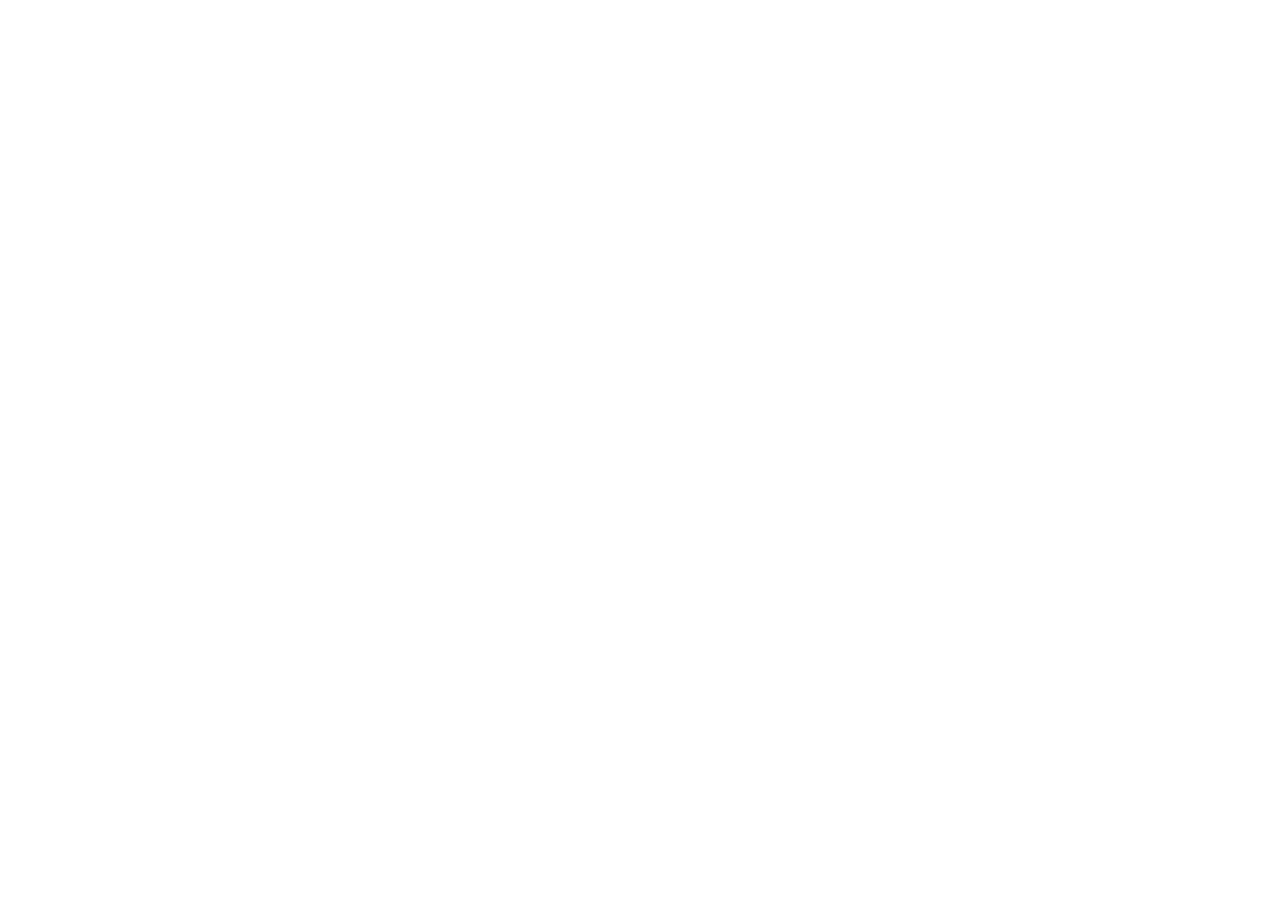
==== index.html @ b895a216 "Add files via upload" ====
<!DOCTYPE html>
<html>
  <head>
  <meta content="text/html; charset=utf-8" http-equiv="Content-Type">
  <meta content="width=device-width,initial-scale=1,user-scalable=no" name="viewport">
  <meta name="apple-mobile-web-app-capable" content="yes">
  <meta name="apple-touch-fullscreen" content="yes">
  <meta name="format-detection" content="telephone=no,address=no">
  <meta name="apple-mobile-web-app-status-bar-style" content="white">
  <meta http-equiv="X-UA-Compatible" content="IE=edge,chrome=1" >
  <link rel="manifest" href="./manifest.webmanifest">
  <meta name="theme-color" content="#137d7e">
  <meta name="apple-mobile-web-app-title" content="智能食谱">
  <link rel="icon" type="image/png" href="./icon.png">
  <link rel="apple-touch-icon" href="./icon.png">
  <title>儿童医院智能食谱</title>
  <script>!function(n){function f(){var e=n.document.documentElement,r=e.getBoundingClientRect(),width=r.width,height=r.height,arr=[width,height].filter(function(value){return Boolean(value)}),w=Math.min.apply(Math,arr),x=40*w/750;e.style.fontSize=x>=40?"40px":x<=20?"20px":x+"px"}; n.addEventListener("resize",(function(){f();setTimeout(f,500)})),f()}(window);</script>
  
  <script type="module" crossorigin src="./js/index.5b35876c.js"></script>
  <link rel="modulepreload" crossorigin href="./js/vendors.5cffab6d.js">
  <link rel="stylesheet" href="./css/vendors.f699ec46.css">
  <link rel="stylesheet" href="./css/index.685e270f.css">
</head>
<body>
  <div id="app"></div>
</body>
</html>
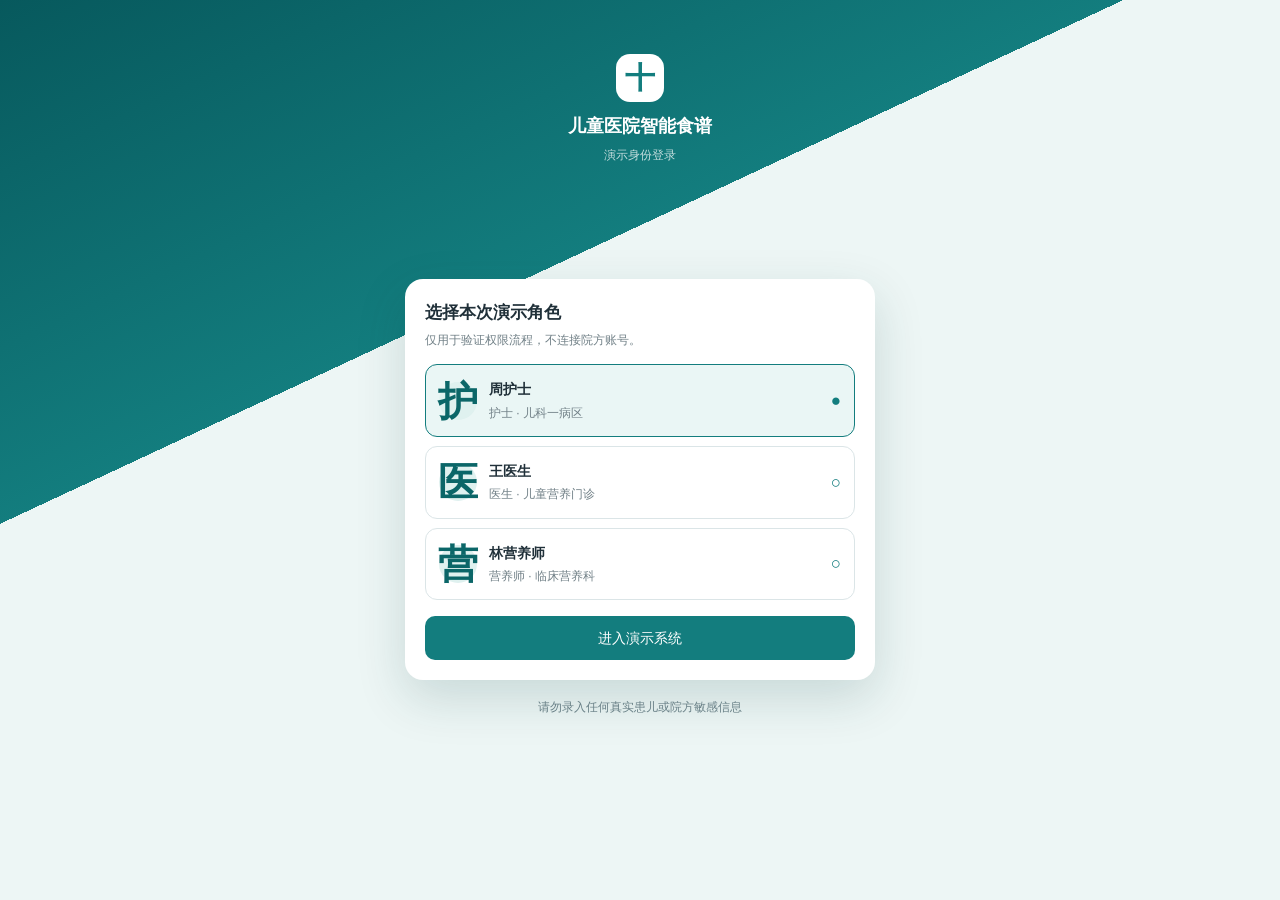
==== commit 146f1656: "Add files via upload" ====
--- a/index.html
+++ b/index.html
@@ -16,10 +16,11 @@
   <title>儿童医院智能食谱</title>
   <script>!function(n){function f(){var e=n.document.documentElement,r=e.getBoundingClientRect(),width=r.width,height=r.height,arr=[width,height].filter(function(value){return Boolean(value)}),w=Math.min.apply(Math,arr),x=40*w/750;e.style.fontSize=x>=40?"40px":x<=20?"20px":x+"px"}; n.addEventListener("resize",(function(){f();setTimeout(f,500)})),f()}(window);</script>
   
-  <script type="module" crossorigin src="./js/index.5b35876c.js"></script>
+  <script type="module" crossorigin src="./js/index.c45a40e8.js"></script>
   <link rel="modulepreload" crossorigin href="./js/vendors.5cffab6d.js">
   <link rel="stylesheet" href="./css/vendors.f699ec46.css">
-  <link rel="stylesheet" href="./css/index.685e270f.css">
+  <link rel="stylesheet" href="./css/index.cc720a7b.css">
+  <link rel="stylesheet" href="./mobile-override.css">
 </head>
 <body>
   <div id="app"></div>
--- a/css/index.cc720a7b.css
+++ b/css/index.cc720a7b.css
@@ -0,0 +1 @@
+@charset "UTF-8";@media (max-width: 680px){.demo,.brand__sub,.data-link taro-text-core,.patient__meta,.patient__risk,.status,.topbar__sub,.identity__meta,.facts taro-text-core,.chip,.today,.plan-status,.meal-tab taro-text-core:last-child,.food__num,.safe,.match,.nutrient>taro-view-core:first-child,.nutrient__target,.history taro-view-core taro-text-core,.mobile-nav taro-text-core,.notice,.subject taro-text-core,.risk,.pending,.card-title taro-text-core:last-child,.food-type,.portion taro-text-core,.metric taro-text-core,.rule-note,.audit,.ratio-list taro-button-core,.intro taro-text-core,.intro__badge,.template__head taro-text-core:last-child,.template__desc,.template__meta taro-text-core,.preview__head taro-text-core:last-child,.empty taro-text-core,.file taro-view-core taro-text-core:last-child,.steps taro-view-core taro-text-core,.future taro-text-core,.patient-mini taro-text-core,.input-wrap taro-text-core,.form-note,.tag,.timeline taro-text-core:first-child,.login-brand taro-text-core:last-child,.login-note,.account taro-text-core,.privacy{font-size:.375rem!important;line-height:1.4}.search taro-input-core,.data-link,.patient__name,.datebar__date,.meal-tab,.panel__head taro-button-core,.food taro-button-core,.history taro-button-core,.food,.food__name,.explain,.history .history__title,.user-role,.permission-note,.workflow-page,.food-picker,.portion taro-input-core,.metric>taro-view-core taro-text-core:first-child,.review-row,.select-box,.textarea,.custom-amount,.custom-amount taro-input-core,.template__title,.template taro-button-core,.validate,.file taro-view-core taro-text-core,.future taro-text-core:first-child,.section-tabs taro-text-core,.field,.input-wrap taro-input-core,.tag-title,.empty taro-text-core,.timeline taro-text-core,.account .account-name,.login-button{font-size:.425rem!important}.topbar__title,.identity__name,.panel__title,.card-title taro-text-core:first-child,.intro .intro__title,.preview__head taro-text-core:first-child,.patient-mini .mini-name,.login-brand taro-text-core,.login-title{font-size:.5rem!important}.main{padding-bottom:1.45rem!important}.patient-card{margin:.15rem .2rem 0!important;padding:.275rem .3rem!important}.content{padding:.125rem .2rem!important}.datebar{height:1.15rem!important}.meal-tab{height:.95rem!important}.cards{margin-top:.175rem!important;gap:.2rem!important}.panel{padding:.3rem!important}.food{height:1.25rem!important}.nutrient{margin-top:.25rem!important}.history{min-height:1.35rem!important;margin-top:.2rem!important;padding:.2rem .3rem!important}.actions{position:static!important;height:auto!important;margin:.175rem .2rem 1.65rem!important;padding:0!important;background:transparent!important;border-top:0!important}.actions taro-button-core{height:1.15rem!important;line-height:1.15rem!important;font-size:.425rem!important}.mobile-nav{height:1.4rem!important}}
--- a/mobile-override.css
+++ b/mobile-override.css
@@ -0,0 +1,297 @@
+/* ============================================================
+   手机端优化覆盖样式（微信小程序风格）
+   作用：仅在 ≤680px 手机屏生效，写真机真实像素，绕开 Taro rem 换算
+   字号：标签13 / 正文15 / 控件16 / 卡片标题18 / 大标题20
+   ============================================================ */
+
+@media (max-width: 680px) {
+
+  html, body {
+    font-size: 15px !important;
+  }
+
+  /* ---------- 第一档：辅助说明 / 标签 / 小字（≥13px，杜绝 5-8px 针尖字） ---------- */
+  .brand__sub,
+  .data-link,
+  .patient__meta,
+  .patient__risk,
+  .status,
+  .topbar__sub,
+  .identity__meta,
+  .chip,
+  .today,
+  .plan-status,
+  .food__num,
+  .safe,
+  .match,
+  .nutrient__target,
+  .mobile-nav,
+  .notice,
+  .risk,
+  .pending,
+  .food-type,
+  .rule-note,
+  .audit,
+  .intro__badge,
+  .template__desc,
+  .template__meta,
+  .form-note,
+  .tag,
+  .login-note,
+  .privacy,
+  .count,
+  .data-link,
+  .meal-tab,
+  .demo,
+  .demo,
+  .search {
+    font-size: 13px !important;
+    line-height: 1.45 !important;
+  }
+
+  .facts,
+  .facts,
+  .nutrient,
+  .history,
+  .timeline,
+  .intro,
+  .empty,
+  .steps,
+  .future,
+  .patient-mini,
+  .input-wrap,
+  .account,
+  .subject,
+  .file,
+  .ratio-list,
+  .portion,
+  .metric,
+  .card-title,
+  .template,
+  .preview,
+  .file {
+    font-size: 13px !important;
+  }
+
+  /* ---------- 第二档：正文 / 列表项 / 按钮（15px） ---------- */
+  .data-link,
+  .patient__name,
+  .datebar,
+  .panel,
+  .food,
+  .food,
+  .food__name,
+  .explain,
+  .user-role,
+  .permission-note,
+  .workflow-page,
+  .food-picker,
+  .review-row,
+  .select-box,
+  .textarea,
+  .custom-amount,
+  .validate,
+  .section-tabs,
+  .field,
+  .tag-title,
+  .account-name,
+  .login-button,
+  .actions,
+  .actions,
+  .actions {
+    font-size: 15px !important;
+    line-height: 1.4 !important;
+  }
+
+  .search input,
+  .portion input,
+  .input-wrap input,
+  .custom-amount input,
+  .meal-tab,
+  .history,
+  .history,
+  .future,
+  .timeline,
+  .empty,
+  .ratio-list button,
+  .panel button,
+  .food button,
+  .history button,
+  .actions button,
+  .template button,
+  .file button {
+    font-size: 15px !important;
+  }
+
+  /* ---------- 第三档：标题（18px） ---------- */
+  .topbar,
+  .identity,
+  .panel,
+  .card-title,
+  .intro,
+  .preview,
+  .patient-mini,
+  .login-brand,
+  .login-title {
+    font-size: 18px !important;
+    font-weight: 700 !important;
+  }
+
+  .topbar,
+  .identity,
+  .patient,
+  .template,
+  .preview,
+  .card-title {
+    font-size: 18px !important;
+  }
+
+  /* ---------- 紧凑留白：压紧，微信小程序风格 ---------- */
+  .page { font-size: 15px !important; }
+
+  .main { padding-bottom: 70px !important; }
+
+  .content {
+    padding: 8px 10px !important;
+  }
+
+  .patient-card {
+    margin: 8px 10px 0 !important;
+    padding: 12px 12px !important;
+    border-radius: 14px !important;
+    gap: 10px !important;
+  }
+
+  .topbar {
+    height: 52px !important;
+    padding: 0 10px !important;
+  }
+
+  .datebar { height: 42px !important; }
+  .datebar button { width: 38px !important; height: 38px !important; line-height: 38px !important; font-size: 20px !important; }
+
+  .meal-tab {
+    height: 38px !important;
+    min-width: 72px !important;
+    margin-right: 8px !important;
+  }
+  .meal-tab, .meal-tab text { font-size: 14px !important; }
+
+  .cards {
+    margin-top: 8px !important;
+    gap: 8px !important;
+  }
+
+  .panel {
+    padding: 12px !important;
+    border-radius: 12px !important;
+  }
+
+  /* 食物条目：四列网格在手机上改自适应，不再挤压截断 */
+  .food {
+    height: auto !important;
+    min-height: 48px !important;
+    grid-template-columns: 26px minmax(0, 1fr) 56px 42px !important;
+    gap: 6px !important;
+    padding: 8px 0 !important;
+    align-items: center !important;
+  }
+  .food__num {
+    width: 24px !important; height: 24px !important;
+    font-size: 12px !important;
+  }
+  .food__name { font-size: 15px !important; }
+
+  .nutrient { margin-top: 8px !important; }
+
+  .history {
+    min-height: 48px !important;
+    margin-top: 8px !important;
+    padding: 8px 10px !important;
+  }
+
+  /* 底部操作栏：通栏、大按钮 */
+  .actions {
+    position: static !important;
+    height: auto !important;
+    margin: 10px 10px 70px !important;
+    padding: 0 !important;
+    background: transparent !important;
+    border-top: 0 !important;
+    gap: 8px !important;
+  }
+  .actions button,
+  .actions button {
+    height: 46px !important;
+    line-height: 46px !important;
+    font-size: 16px !important;
+  }
+  .actions, .actions { flex-wrap: wrap !important; }
+
+  /* 底部导航：大点击区 */
+  .mobile-nav {
+    height: 54px !important;
+  }
+  .mobile-nav, .mobile-nav view, .mobile-nav text {
+    font-size: 11px !important;
+  }
+
+  /* 关键：允许长文本换行，不再省略号截断（解决"电脑端有、手机端看不到"） */
+  .patient__meta,
+  .patient__risk,
+  .facts,
+  .facts,
+  .history,
+  .intro,
+  .template,
+  .file,
+  .future,
+  .subject,
+  .account,
+  .search,
+  .data-link {
+    white-space: normal !important;
+    overflow: visible !important;
+    text-overflow: clip !important;
+    word-break: break-word !important;
+  }
+
+  /* 患者信息卡：facts 三列在窄屏改小 padding，数字不挤 */
+  .facts {
+    padding: 8px 0 0 0 !important;
+    gap: 0 !important;
+  }
+  .facts, .facts view { padding: 2px 6px !important; }
+  .facts, .facts text { font-size: 12px !important; white-space: normal !important; }
+  .facts .fact__value { font-size: 14px !important; margin: 3px 0 !important; }
+
+  /* 患者卡姓名 */
+  .identity__name,
+  .patient__name { font-size: 17px !important; }
+
+  /* 搜索框 */
+  .search {
+    height: 40px !important;
+    margin: 4px 0 8px !important;
+    padding: 0 10px !important;
+  }
+
+  /* 去横向滚动：所有网格/弹性项最小宽度放开 */
+  .cards,
+  .layout,
+  .patient-card,
+  .facts,
+  .food {
+    min-width: 0 !important;
+    max-width: 100% !important;
+  }
+
+  /* 隐藏的提示条更紧凑 */
+  .demo {
+    height: auto !important;
+    min-height: 28px !important;
+    padding: 4px 8px !important;
+    font-size: 11px !important;
+    gap: 8px !important;
+  }
+}
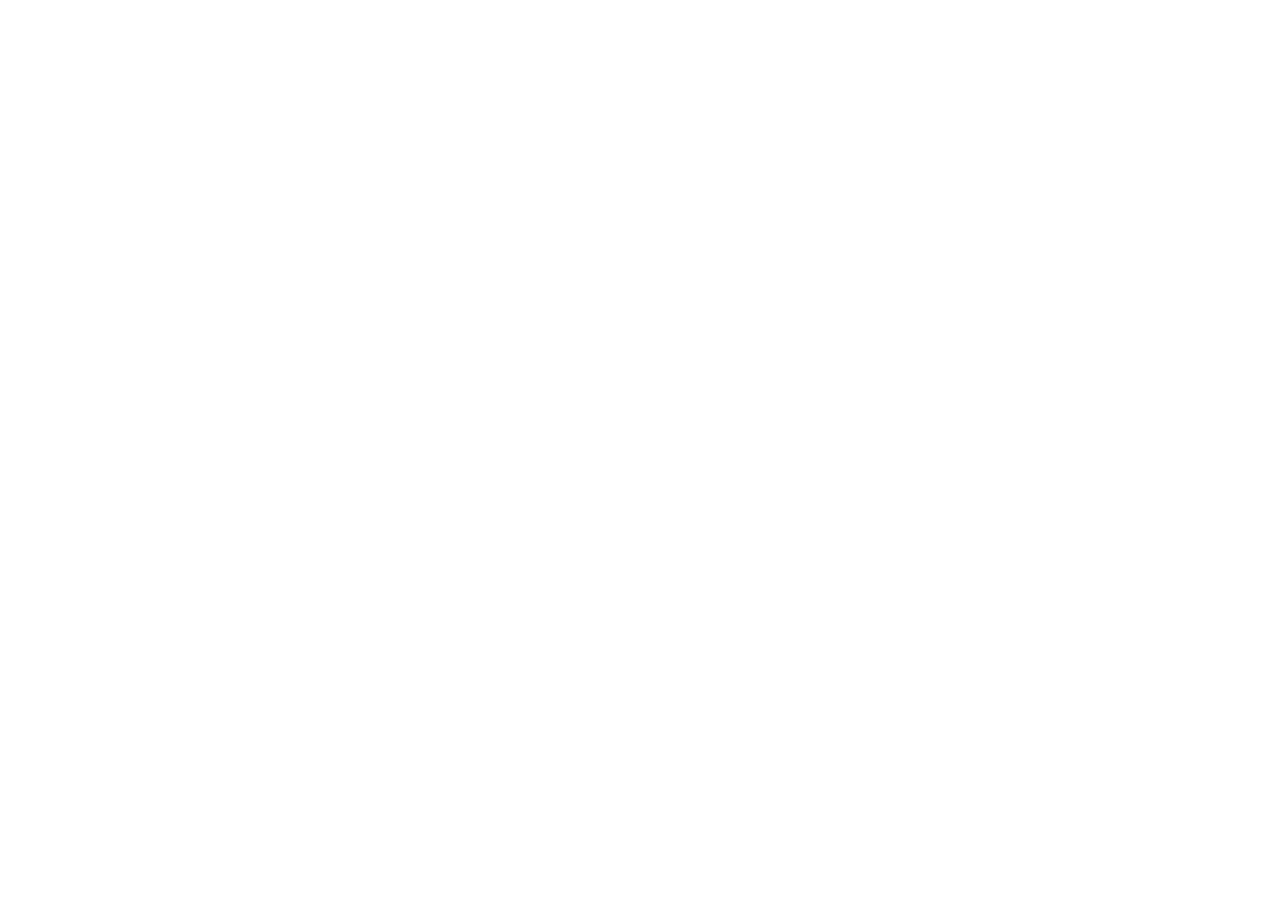
==== commit 4412bef0: "Add files via upload" ====
--- a/index.html
+++ b/index.html
@@ -16,11 +16,10 @@
   <title>儿童医院智能食谱</title>
   <script>!function(n){function f(){var e=n.document.documentElement,r=e.getBoundingClientRect(),width=r.width,height=r.height,arr=[width,height].filter(function(value){return Boolean(value)}),w=Math.min.apply(Math,arr),x=40*w/750;e.style.fontSize=x>=40?"40px":x<=20?"20px":x+"px"}; n.addEventListener("resize",(function(){f();setTimeout(f,500)})),f()}(window);</script>
   
-  <script type="module" crossorigin src="./js/index.c45a40e8.js"></script>
-  <link rel="modulepreload" crossorigin href="./js/vendors.5cffab6d.js">
+  <script type="module" crossorigin src="./js/index.bdcc0d39.js"></script>
+  <link rel="modulepreload" crossorigin href="./js/vendors.98b22f39.js">
   <link rel="stylesheet" href="./css/vendors.f699ec46.css">
-  <link rel="stylesheet" href="./css/index.cc720a7b.css">
-  <link rel="stylesheet" href="./mobile-override.css">
+  <link rel="stylesheet" href="./css/index.6dd96b3c.css">
 </head>
 <body>
   <div id="app"></div>
